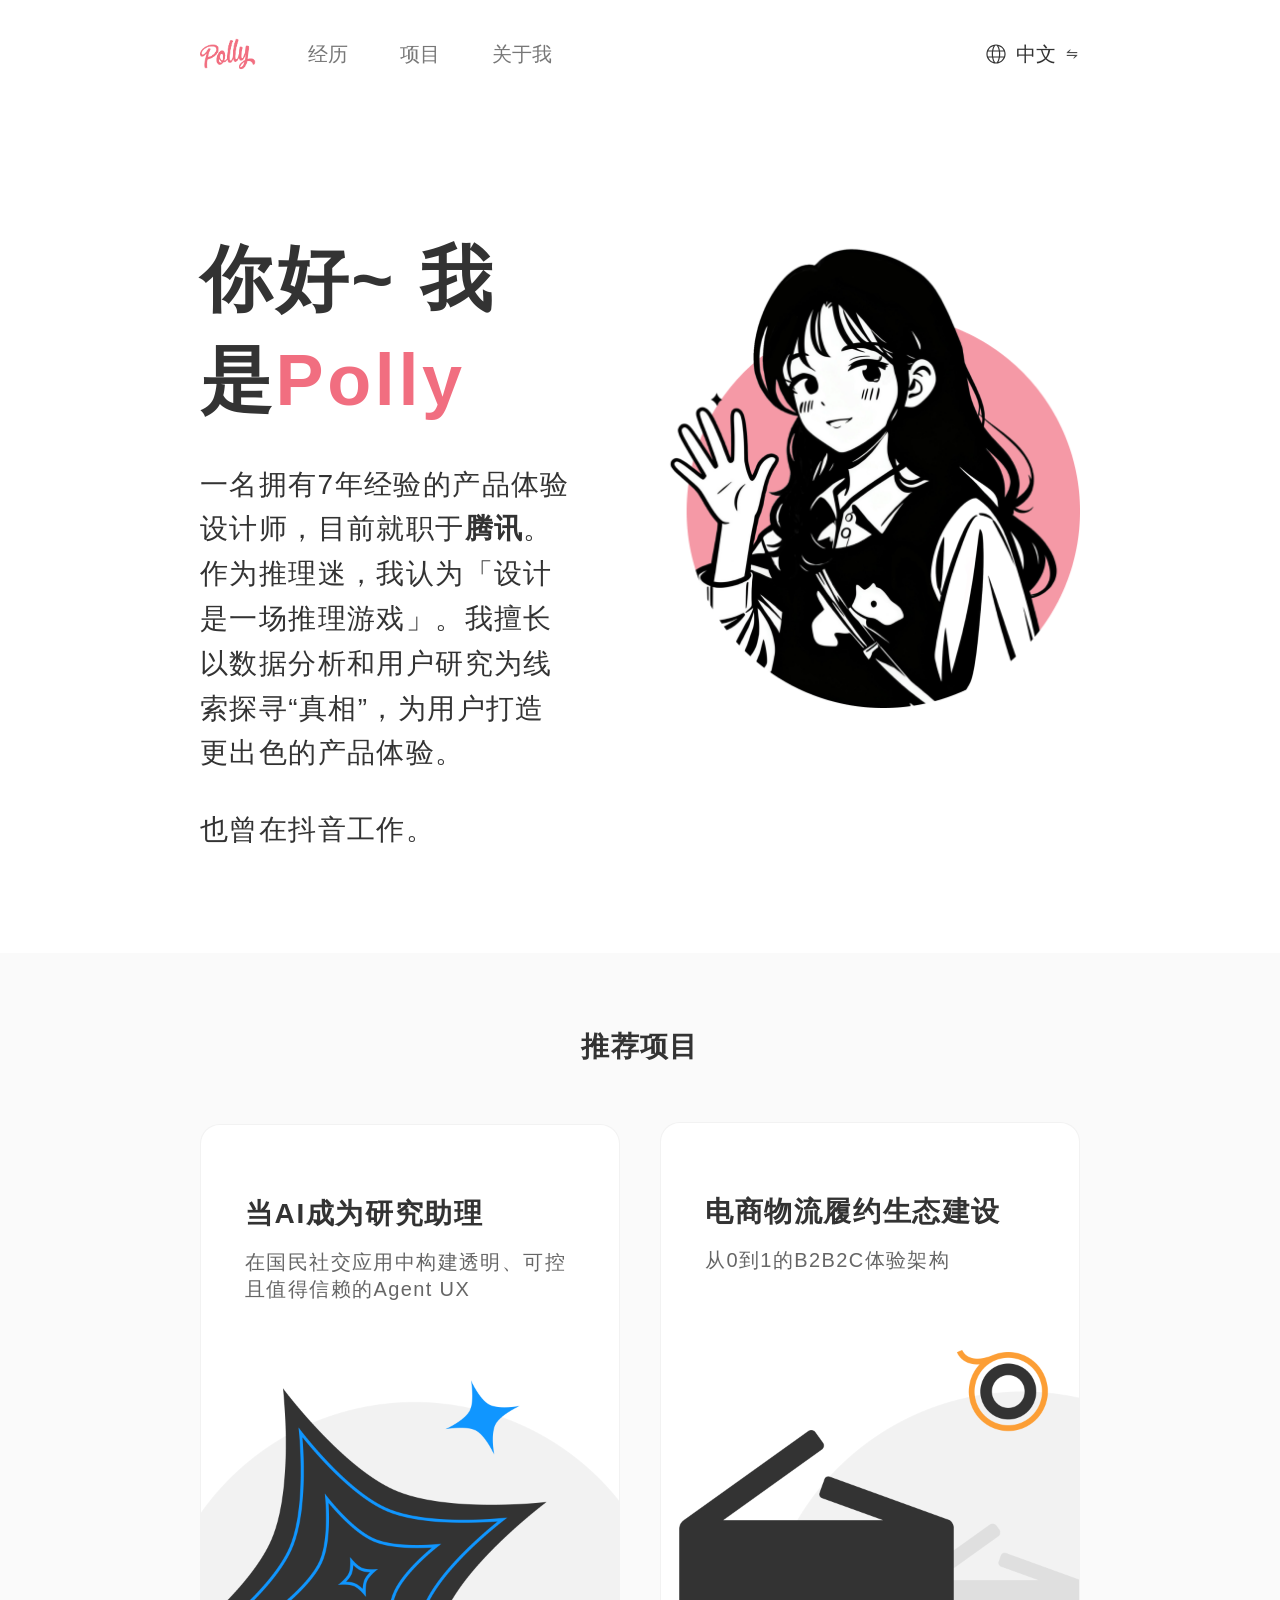
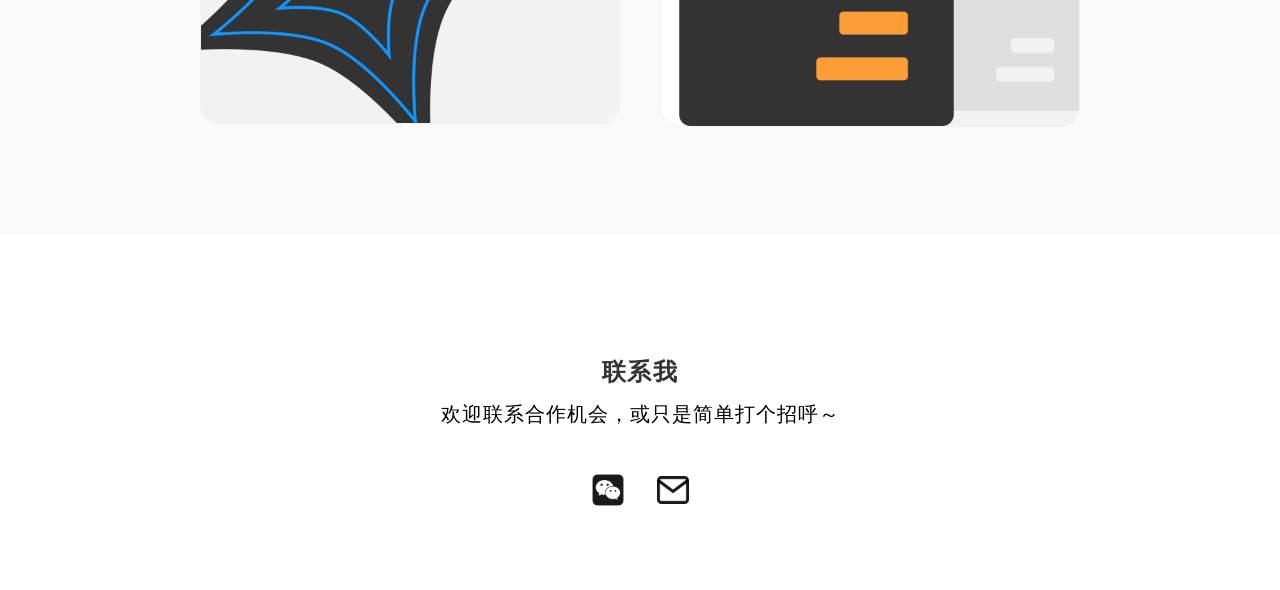
==== index.html @ be4c30de "Add files via upload" ====
<!DOCTYPE html>
<html lang="zh-CN">
<head>
  <meta charset="UTF-8" />
  <meta name="viewport" content="width=device-width, initial-scale=1.0" />
  <title>Polly · 产品体验设计师</title>
  <link rel="stylesheet" href="styles/tokens.css?v=20260622-2232" />
  <link rel="stylesheet" href="styles/base.css?v=20260714-0055" />
  <link rel="stylesheet" href="styles/components.css?v=20260726-2310" />
  <link rel="stylesheet" href="styles/pages.css?v=20260726-2313" />
</head>
<body>

  <!-- ============ Header ============ -->
  <header class="site-header">
    <div class="container">
      <nav class="navbar navbar__inner">
        <ul class="nav-list">
          <li><a class="nav-link nav-home is-active" href="index.html">首页</a></li>
          <li><a class="nav-link" href="experience.html">经历</a></li>
          <li><a class="nav-link" href="projects.html">项目</a></li>
          <li><a class="nav-link" href="#">关于我</a></li>
        </ul>
        <span class="lang-switch">
          <svg width="24" height="24" viewBox="0 0 24 24" fill="none" xmlns="http://www.w3.org/2000/svg"><path d="M3.94839 9.6H7.92639C7.8418 10.3972 7.79974 11.1983 7.80039 12C7.80039 12.828 7.84359 13.632 7.92639 14.4H3.94839C3.71693 13.621 3.59971 12.8126 3.60039 12C3.60039 11.166 3.72159 10.3608 3.94839 9.6ZM4.40919 8.4C4.91949 7.32656 5.65122 6.37329 6.55628 5.60287C7.46134 4.83245 8.51923 4.26233 9.66039 3.93C9.35469 4.39646 9.0985 4.89356 8.89599 5.4132C8.55399 6.2724 8.28039 7.2852 8.09079 8.4H4.40919ZM12.0004 2.4C9.45431 2.4 7.01252 3.41143 5.21217 5.21178C3.41182 7.01213 2.40039 9.45392 2.40039 12C2.40039 14.5461 3.41182 16.9879 5.21217 18.7882C7.01252 20.5886 9.45431 21.6 12.0004 21.6C14.5465 21.6 16.9883 20.5886 18.7886 18.7882C20.589 16.9879 21.6004 14.5461 21.6004 12C21.6004 9.45392 20.589 7.01213 18.7886 5.21178C16.9883 3.41143 14.5465 2.4 12.0004 2.4ZM12.0004 3.6C12.2788 3.6 12.6052 3.7392 12.9664 4.1196C13.3264 4.5012 13.6804 5.0868 13.9888 5.8596C14.2768 6.5796 14.5168 7.44 14.6908 8.4H9.30879C9.48279 7.44 9.72279 6.5808 10.012 5.8584C10.3204 5.0868 10.6744 4.5024 11.0356 4.1184C11.3956 3.7392 11.722 3.6 12.0004 3.6ZM15.91 8.4C15.7468 7.37886 15.4765 6.37774 15.1036 5.4132C14.9011 4.89355 14.6449 4.39646 14.3392 3.93C15.4806 4.26218 16.5387 4.83223 17.444 5.60266C18.3492 6.37308 19.0812 7.32643 19.5916 8.4H15.91ZM14.8672 9.6C14.9536 10.3596 15.0004 11.1648 15.0004 12C15.0004 12.8352 14.9536 13.6404 14.8672 14.4H9.13359C9.04402 13.6031 8.99955 12.8019 9.00039 12C9.00039 11.1648 9.04719 10.3596 9.13359 9.6H14.8672ZM16.0744 14.4C16.1572 13.632 16.2004 12.828 16.2004 12C16.2004 11.172 16.1572 10.368 16.0744 9.6H20.0524C20.2792 10.3608 20.4004 11.166 20.4004 12C20.4004 12.834 20.2792 13.6392 20.0524 14.4H16.0744ZM14.692 15.6C14.518 16.56 14.278 17.4192 13.9888 18.1416C13.6804 18.9132 13.3264 19.4976 12.9664 19.8816C12.6064 20.2608 12.2788 20.4 12.0004 20.4C11.722 20.4 11.3956 20.2608 11.0356 19.8804C10.6744 19.4988 10.3204 18.9132 10.012 18.1404C9.72399 17.4204 9.48399 16.56 9.30879 15.6H14.692ZM14.3392 20.07C14.6272 19.6416 14.8816 19.14 15.1036 18.5868C15.4468 17.7276 15.7216 16.7148 15.91 15.6H19.5916C19.0811 16.6735 18.3492 17.6268 17.4439 18.3973C16.5386 19.1677 15.4805 19.7378 14.3392 20.07ZM9.66159 20.07C8.52021 19.7378 7.46209 19.1678 6.55681 18.3973C5.65154 17.6269 4.91961 16.6736 4.40919 15.6H8.09079C8.27919 16.716 8.55399 17.7276 8.89719 18.5868C9.11919 19.1388 9.37359 19.6416 9.66159 20.07Z" fill="#333333"/></svg>
          中文 <img class="lang-switch__arrow" src="assets/transfer.png" width="16" height="16" alt="展开" />
        </span>
      </nav>
    </div>
  </header>

  <!-- ============ Hero ============ -->
  <section class="section--hero">
    <div class="container">
      <div class="hero">
        <div class="hero__content">
          <h1 class="hero__title">你好~ 我是<span class="accent">Polly</span></h1>
          <p class="hero__desc">一名拥有7年经验的产品体验设计师，目前就职于<strong>腾讯</strong>。作为推理迷，我认为「设计是一场推理游戏」。我擅长以数据分析和用户研究为线索探寻“真相”，为用户打造更出色的产品体验。</p>
          <div class="hero__footer">
            也曾在抖音工作。
          </div>
        </div>
        <div class="hero__avatar">
          <img src="assets/avatar.png" alt="Polly 头像插画" />
        </div>
      </div>
    </div>
  </section>

  <!-- ============ 推荐项目 ============ -->
  <section class="section--soft section--recommend">
    <div class="container">
      <h2 class="section-title" style="margin-bottom:var(--space-13)">推荐项目</h2>
      <main class="home-recommend" aria-label="项目展示">
        <article class="home-recommend__card home-recommend__card--ai" data-href="project-ai.html" tabindex="0" role="link" aria-label="查看项目：当AI成为研究助理">
          <header class="home-recommend__content">
            <h3 class="home-recommend__title">当AI成为研究助理</h3>
            <p class="home-recommend__desc">在国民社交应用中构建透明、可控且值得信赖的Agent UX</p>
          </header>
          <img
            class="home-recommend__image"
            src="assets/home_AI.png"
            alt="当AI成为研究助理项目封面"
            loading="lazy"
            decoding="async"
          />
        </article>

        <article class="home-recommend__card home-recommend__card--logistic" data-href="project-logistic.html" tabindex="0" role="link" aria-label="查看项目：电商物流履约生态建设">
          <header class="home-recommend__content">
            <h3 class="home-recommend__title">电商物流履约生态建设</h3>
            <p class="home-recommend__desc">从0到1的B2B2C体验架构</p>
          </header>
          <img
            class="home-recommend__image"
            src="assets/home_logistic.png"
            alt="电商物流履约生态建设项目封面"
            loading="lazy"
            decoding="async"
          />
        </article>
      </main>
    </div>
  </section>

  <!-- ============ 联系我 ============ -->
  <footer class="container">
    <div class="contact">
      <div>
        <h3 class="contact__title">联系我</h3>
        <p class="contact__subtitle">欢迎联系合作机会，或只是简单打个招呼～</p>
      </div>
      <div class="social">
        <button class="social__icon" type="button" data-copy="be_aGoodZpp" data-toast="已复制微信号" aria-label="复制微信号">
          <img src="assets/icon-wechat.png" alt="微信" />
        </button>
        <button class="social__icon" type="button" data-copy="245583214@qq.com" data-toast="已复制邮箱地址" aria-label="复制邮箱地址">
          <img src="assets/icon-mail.png" alt="邮箱" />
        </button>
      </div>
    </div>
  </footer>
  <script src="scripts/app.js?v=20260719-2124"></script>
</body>
</html>
---- styles/tokens.css ----
/* =========================================================
   Design Tokens — Polly 个人网站
   Source of truth: Figma (canvas 1920px / content 1280px)
   所有数值均来自 Figma 设计稿真实属性
   ========================================================= */

:root {
  /* ---------- Colors ---------- */
  /* 文字 */
  --color-text:            #333333; /* 主文字 / 标题 */
  --color-text-secondary:  #777777; /* 次级文字 / 描述 */
  --color-text-tertiary:   #666666; /* 辅助说明 */
  --color-text-muted:      #92A1B6; /* 时间轴日期等弱化文字 */

  /* 品牌 / 强调 */
  --color-accent:          #F16E80; /* 主品牌色（珊瑚粉）：Polly、下划线、强调 */
  --color-accent-soft:     #FDE6EA; /* 品牌色浅底（头像背景圈等） */
  --color-blue:            #1096FF; /* 链接 / 高亮蓝 */
  --color-blue-light:      #609DFF; /* 次级蓝 */
  --color-orange:          #FC9E35; /* 点缀橙 */

  /* 背景 / 边框 */
  --color-bg:              #FFFFFF; /* 页面默认背景 */
  --color-bg-soft:         #FAFAFA; /* 区块浅灰背景（推荐项目 / 卡片配图区） */
  --color-border:          #E1E7F3; /* 卡片 / 分割线边框（浅蓝灰） */
  --color-black:           #000000;
  --color-white:           #FFFFFF;

  /* ---------- Typography ---------- */
  --font-sans: "PingFang SC", "PingFang HK", -apple-system, BlinkMacSystemFont,
               "Helvetica Neue", "Microsoft YaHei", "微软雅黑", Arial, sans-serif;
  --font-display: "PingFang HK", "PingFang SC", -apple-system, sans-serif;

  /* 字重 */
  --fw-regular: 400;
  --fw-medium:  500;
  --fw-semibold:600;

  /* 字号阶梯（来自设计稿） */
  --fs-display: 72px;  /* Hero 大标题：你好~我是Polly */
  --fs-h1:      42px;  /* 页面级标题 */
  --fs-h2:      32px;  /* 大区块标题 */
  --fs-h3:      28px;  /* 区块标题：推荐项目 / 联系我 */
  --fs-h4:      24px;  /* 卡片标题 / 公司名 */
  --fs-body:    20px;  /* 正文 / 导航 / 描述（设计稿统一基准） */
  --fs-sm:      16px;  /* 元信息 / 标签 */
  --fs-xs:      14px;  /* 极小辅助 */

  /* 行高 */
  --lh-tight:   1.4;   /* 标题 */
  --lh-snug:    1.5;
  --lh-normal:  1.6;   /* 正文段落 */

  /* 字间距 */
  --ls-tight:   0;
  --ls-normal:  0.02em;
  --ls-wide:    0.05em; /* 中文标题常用 */

  /* ---------- Spacing scale ---------- */
  --space-1:  4px;
  --space-2:  8px;
  --space-3:  12px;
  --space-4:  16px;
  --space-5:  20px;
  --space-6:  24px;
  --space-8:  32px;
  --space-10: 40px;
  --space-13: 52px;
  --space-14: 56px;
  --space-16: 64px;
  --space-18: 72px;
  --space-25: 100px;
  --space-27: 108px;
  --space-30: 100px;
  --space-41: 120px;

  /* ---------- Layout ---------- */
  --content-max: 1280px;   /* 内容区最大宽度（上限，实际宽度随视口流动） */
  --gutter:      320px;    /* 1920 画布下左右留白（仅作参考，实际用 auto 居中） */
  /* 桌面端左右 padding 固定 200px，内容区 = 100vw - 400px 自适应、封顶 1280px。
     平板/移动端在 base.css 断点中下调，避免边距过大。 */
  --page-pad-x:  200px;
  --header-h:    108px;    /* 顶部导航高度 */

  /* 12 栏栅格 */
  --grid-columns: 12;
  --grid-gap:     40px;

  /* ---------- Radius ---------- */
  --radius-sm:   5px;
  --radius-md:   12px;
  --radius-lg:   20px;   /* 卡片默认圆角 */
  --radius-xl:   24px;
  --radius-pill: 999px;

  /* ---------- Shadow ---------- */
  --shadow-card:  0 4px 20px rgba(0, 0, 0, 0.04);
  --shadow-hover: 0 12px 32px rgba(0, 0, 0, 0.08);

  /* ---------- Motion ---------- */
  --ease:       cubic-bezier(0.4, 0, 0.2, 1);
  --dur-fast:   0.15s;
  --dur-base:   0.25s;
  --dur-slow:   0.4s;
}
---- styles/base.css ----
/* =========================================================
   Base & Layout — reset / 排版 / 布局规范
   ========================================================= */

/* ---------- Reset ---------- */
*,
*::before,
*::after { box-sizing: border-box; }

* { margin: 0; padding: 0; }

html { -webkit-text-size-adjust: 100%; }

body {
  font-family: var(--font-sans);
  font-size: var(--fs-body);
  font-weight: var(--fw-regular);
  line-height: var(--lh-normal);
  color: var(--color-text);
  background: var(--color-bg);
  -webkit-font-smoothing: antialiased;
  -moz-osx-font-smoothing: grayscale;
}

img,
svg,
picture { display: block; max-width: 100%; }

a { color: inherit; text-decoration: none; }

/* 全局 <strong> 加粗由默认 700 改为 500（medium） */
strong { font-weight: var(--fw-medium); }

ul,
ol { list-style: none; }

button,
input,
textarea,
select { font: inherit; color: inherit; }

button { cursor: pointer; background: none; border: none; }

/* ---------- Typography helpers ---------- */
.text-display {
  font-family: var(--font-display);
  font-size: var(--fs-display);
  font-weight: var(--fw-semibold);
  line-height: var(--lh-tight);
  letter-spacing: var(--ls-wide);
}
.text-h1 { font-size: var(--fs-h1); font-weight: var(--fw-semibold); line-height: var(--lh-tight); }
.text-h2 { font-size: var(--fs-h2); font-weight: var(--fw-semibold); line-height: var(--lh-tight); letter-spacing: var(--ls-wide); }
.text-h3 { font-size: var(--fs-h3); font-weight: var(--fw-semibold); line-height: var(--lh-tight); letter-spacing: var(--ls-wide); }
.text-h4 { font-size: var(--fs-h4); font-weight: var(--fw-semibold); line-height: var(--lh-tight); letter-spacing: var(--ls-wide); }
.text-body { font-size: var(--fs-body); line-height: var(--lh-normal); }
.text-sm   { font-size: var(--fs-sm); }
.text-xs   { font-size: var(--fs-xs); }

.text-secondary { color: var(--color-text-secondary); }
.text-muted     { color: var(--color-text-muted); }
.text-accent    { color: var(--color-accent); }
.text-blue      { color: var(--color-blue); }

/* ---------- Layout: 容器 ---------- */
/* 内容区随视口流动、最大 1280px、居中；桌面端左右 padding 固定 200px。
   max-width = 1280 + 200*2 = 1680px：超宽屏内容封顶 1280px，多余空间转为外侧 auto-margin；
   1680px 以下内容区随窗口等比收窄（= 100vw - 左右 padding）。 */
.container {
  width: 100%;
  max-width: calc(var(--content-max) + var(--page-pad-x) * 2);
  margin-inline: auto;
  padding-inline: var(--page-pad-x);
}

/* 满宽区块（背景铺满，内部内容仍受 container 约束） */
.section {
  padding-block: var(--space-18);
}
.section--soft { background: var(--color-bg-soft); }

/* ---------- Layout: 12 栏栅格 ---------- */
.grid {
  display: grid;
  grid-template-columns: repeat(var(--grid-columns), 1fr);
  gap: var(--grid-gap);
}
/* 跨列工具类 */
.col-3  { grid-column: span 3; }
.col-4  { grid-column: span 4; }
.col-5  { grid-column: span 5; }
.col-6  { grid-column: span 6; }
.col-7  { grid-column: span 7; }
.col-8  { grid-column: span 8; }
.col-12 { grid-column: span 12; }

/* ---------- Layout: flex 工具 ---------- */
.flex      { display: flex; }
.flex-col  { display: flex; flex-direction: column; }
.items-center  { align-items: center; }
.justify-between { justify-content: space-between; }
.justify-center  { justify-content: center; }
.gap-2  { gap: var(--space-2); }
.gap-3  { gap: var(--space-3); }
.gap-4  { gap: var(--space-4); }
.gap-6  { gap: var(--space-6); }
.gap-10 { gap: var(--space-10); }

/* ---------- 响应式断点 ---------- */
/* 设计稿基于 1920，内容 1280。内容区随视口等比收窄，移动端切换为单列 */
/* 平板：200px 边距过大，收窄为 48px，内容区获得更多宽度 */
@media (max-width: 1024px) {
  :root { --page-pad-x: 48px; }
}
@media (max-width: 768px) {
  :root {
    --page-pad-x: 24px;
    --fs-display: 40px;
    --fs-h1: 32px;
    --fs-h2: 26px;
    --fs-h3: 22px;
    --fs-h4: 20px;
    --fs-body: 16px;
    --header-h: 64px;
  }
  .grid { gap: var(--space-6); }
  .col-3, .col-4, .col-5, .col-6, .col-7, .col-8 { grid-column: span 12; }
}
---- styles/components.css ----
/* =========================================================
   Component Library — Polly 个人网站
   可复用组件样式。每个组件含 HTML 用法见 styleguide.html
   ========================================================= */

/* ====================== 1. Buttons / Links ====================== */
/* 文字箭头链接：更多→ */
.link-arrow {
  display: inline-flex;
  align-items: center;
  font-size: 28px;
  letter-spacing: 0.05em;
  gap: var(--space-1);
  color: var(--color-blue);
  font-size: var(--fs-body);
  transition: opacity var(--dur-base) var(--ease), gap var(--dur-base) var(--ease);
}
.link-arrow:hover { opacity: 0.75; gap: var(--space-2); }

/* 主按钮 */
.btn {
  display: inline-flex;
  align-items: center;
  justify-content: center;
  gap: var(--space-2);
  padding: 12px 28px;
  border-radius: var(--radius-pill);
  font-size: var(--fs-sm);
  font-weight: var(--fw-medium);
  transition: all var(--dur-base) var(--ease);
}
.btn--primary {
  background: var(--color-accent);
  color: var(--color-white);
}
.btn--primary:hover { filter: brightness(1.05); box-shadow: var(--shadow-hover); }
.btn--ghost {
  background: transparent;
  color: var(--color-text);
  border: 1px solid var(--color-border);
}
.btn--ghost:hover { border-color: var(--color-accent); color: var(--color-accent); }

/* ====================== 2. Navbar ====================== */
.navbar {
  position: relative; /* 作为精简导航下拉菜单的定位基准 */
  height: var(--header-h);
  display: flex;
  align-items: center;
  transition: height var(--dur-base, 0.2s) var(--ease, ease);
}
.navbar__inner {
  display: flex;
  align-items: center;
  justify-content: space-between;
}
.nav-list {
  display: flex;
  align-items: center;
  gap: var(--space-13);
  margin: 0;
  padding: 0;
  list-style: none;
}
.nav-link {
  position: relative;
  font-size: var(--fs-body);
  color: var(--color-text-secondary);
  padding-block: var(--space-2);
  transition: color var(--dur-base) var(--ease);
}
.nav-link:hover { color: var(--color-text); }
.nav-link.is-active { color: var(--color-text); font-weight: var(--fw-medium); }

/* ============ 选中态指示器（新版）：文字下方短下划线 ============ */
.nav-link.is-active::after {
  content: "";
  position: absolute;
  left: 50%;
  top: calc(100% - var(--space-2) + 6px); /* 文字底边下方 6px（扣除 padding-block） */
  transform: translateX(-50%);
  width: 14px;
  height: 3px;
  border-radius: 0;
  background: var(--color-text);
}

/* ============ 导航「首页」用 Polly logo 图替代文字 ============
   保留 <a> 内的「首页」文字（无障碍可读），视觉上用背景图替换：
   inactive → 灰色 logo；选中态（.is-active）→ 深色 logo，并沿用上面的下划线指示器。 */
.nav-link.nav-home {
  display: inline-block;
  vertical-align: middle; /* 消除 inline-block 基线间隙，使 logo 在 li 内垂直居中 */
  width: 56px;
  height: 33px;
  padding-block: 0;
  overflow: hidden;
  white-space: nowrap;
  text-indent: 100%; /* 隐藏文字，仅保留可访问性 */
  background: url("../assets/home_inactive.png") center center / 56px 33px no-repeat;
}
.nav-link.nav-home.is-active {
  background-image: url("../assets/home_active.png");
}
.nav-link.nav-home.is-active::after {
  top: calc(100% + 4px); /* 覆盖文字版定位：置于 logo 下方 4px */
}

/* ============ 项目详情页：吸顶后精简导航（menu + Polly + 标题） ============
   仅在 .site-header.has-condensed（project-ai / logistic / ktv）下滑吸顶（.is-scrolled）时出现，
   替换默认 tabs：hover「menu」展开与 tabs 一致的下拉；点击 Polly 直接回首页。 */
.nav-condensed {
  display: none;
  align-items: center;
  gap: var(--space-4, 16px);
  flex: 1 1 auto;
  min-width: 0;            /* 允许标题 ellipsis */
  margin-right: var(--space-6, 24px);
}
.site-header.has-condensed.is-scrolled .nav-list { display: none; }
.site-header.has-condensed.is-scrolled .nav-condensed { display: flex; }

/* 汉堡菜单 + Polly：整体作为下拉触发区（hover 与点击均展开） */
.nav-menu {
  position: static; /* 下拉改为锚定 .navbar（导航栏底部） */
  display: inline-flex;
  align-items: center;
  gap: 8px;
  padding: 4px;
  background: none;
  border: 0;
  cursor: pointer;
  flex: 0 0 auto;
}
.nav-menu__icon { display: block; width: 20px; height: 20px; flex: 0 0 auto; }
.nav-menu__home { display: block; width: 56px; height: 33px; flex: 0 0 auto; }
.nav-menu__dropdown {
  position: absolute;
  top: calc(100% + 4px); /* 导航栏底部下方 4px */
  left: 0;
  min-width: 128px;
  margin: 0;
  padding: 8px 0;
  list-style: none;
  background: #ffffff;
  box-shadow: 0 0 20px rgba(0, 0, 0, 0.1);
  border-radius: 8px;
  opacity: 0;
  visibility: hidden;
  transform: translateY(-4px);
  transition: opacity var(--dur-base, 0.2s) var(--ease, ease),
              transform var(--dur-base, 0.2s) var(--ease, ease),
              visibility var(--dur-base, 0.2s) var(--ease, ease);
  z-index: 60;
}
/* 透明桥接：填补触发区与下拉之间的间隙，保证 hover 连续不中断 */
.nav-menu__dropdown::before {
  content: "";
  position: absolute;
  left: 0;
  right: 0;
  bottom: 100%;
  height: 28px;
}
.nav-menu:hover .nav-menu__dropdown,
.nav-menu:focus-within .nav-menu__dropdown {
  opacity: 1;
  visibility: visible;
  transform: translateY(0);
}
.nav-menu__dropdown a {
  display: block;
  padding: 8px 16px;
  font-size: var(--fs-body);
  color: #333333;
  white-space: nowrap;
  transition: color var(--dur-base, 0.2s) var(--ease, ease),
              background var(--dur-base, 0.2s) var(--ease, ease);
}
.nav-menu__dropdown a:hover { color: var(--color-text); background: rgba(0, 0, 0, 0.04); }

/* 标题 */
.nav-condensed__title {
  min-width: 0;
  font-size: var(--fs-body);
  font-weight: var(--fw-medium);
  color: var(--color-text);
  white-space: nowrap;
  overflow: hidden;
  text-overflow: ellipsis;
}

/* ============ 选中态装饰：Star + Snowflake 从文字中心飞出【旧版 · 已停用，保留备用】============
   触发入口（app.js 的 initNavSpark 注入）已注释停用；以下样式因无匹配元素处于休眠状态，保留以便日后恢复。
   装饰元素由 app.js 注入到 .nav-link.is-active（仅选中 Tab 存在）。
   坐标基准：动画起点 = 文字中心；rest（终点）位置用 left/top 定位，
   飞出动画用独立变换属性 translate / scale / rotate，两轴可分别缓动。
   间距（Figma 标注，文字右边缘为基准）：Star 左边缘 +1px、Snowflake 左边缘 +4px；
   Star 底边缘 → Snowflake 顶边缘纵向 3px。文字右边缘 = 50% + 20px（2 字 ×20px）。 */
.nav-spark {
  position: absolute;
  pointer-events: none;
  will-change: transform, opacity;
}
/* --- Star（十字星 4×4px）：X/Y 同缓动，单元素处理 --- */
.nav-spark--star {
  left: calc(50% + 23px);
  top: calc(50% - 10.5px);
  width: 4px;
  height: 4px;
  background: url("../assets/Star@3x.png") center / contain no-repeat;
  transform: translate(-50%, -50%); /* 静态居中锚点，与动画用的 translate 属性互不影响 */
  transform-origin: center;
  animation:
    navStarMove 0.4s linear 0s both,
    navStarScale 0.35s cubic-bezier(0.33, 1, 0.68, 1) 0.15s both,
    navStarRotate 0.4s cubic-bezier(0.22, 1, 0.36, 1) 0.15s both,
    navSparkFade 0.128s linear 0.15s both;
}
/* --- Snowflake（雪花 10.5×10px）：X/Y 缓动不同，外层管 X、内层管 Y --- */
.nav-spark--snow {
  left: calc(50% + 29.25px);
  top: calc(50% - 4.5px);
  animation: navSnowMoveX 0.35s cubic-bezier(0.04, 0.4, 0.65, 1.02) 0.055s both;
}
.nav-spark--snow > i {
  display: block;
  width: 10.5px;
  height: 10px;
  background: url("../assets/Snowflake@3x.png") center / contain no-repeat;
  transform: translate(-50%, -50%); /* 静态居中锚点 */
  transform-origin: center;
  will-change: transform, opacity;
  animation:
    navSnowMoveY 0.35s cubic-bezier(0.22, 1, 0.36, 1) 0.055s both,
    navSnowScale 0.4s cubic-bezier(0.33, 1, 0.68, 1) 0.205s both,
    navSnowRotate 0.45s cubic-bezier(0.22, 1, 0.36, 1) 0.205s both,
    navSparkFade 0.08s linear 0.205s both;
}

/* 位移（translate）：前段 linear、后段 cubic-bezier，用逐关键帧缓动切换 */
@keyframes navStarMove {
  0%     { translate: -23px 10.5px; animation-timing-function: linear; }
  43.25% { translate: -7.95px 2.59px; animation-timing-function: cubic-bezier(0.22, 1, 0.36, 1); }
  100%   { translate: 0px 0px; }
}
@keyframes navStarScale  { from { scale: 0; }         to { scale: 1; } }
@keyframes navStarRotate { from { rotate: -45deg; }   to { rotate: 0deg; } }
@keyframes navSnowMoveX  { from { translate: -29.25px 0px; } to { translate: 0px 0px; } }
@keyframes navSnowMoveY  { from { translate: 0px 4.5px; }   to { translate: 0px 0px; } }
@keyframes navSnowScale  { from { scale: 0; }         to { scale: 1; } }
@keyframes navSnowRotate { from { rotate: -60deg; }   to { rotate: 0deg; } }
@keyframes navSparkFade  { from { opacity: 0; }       to { opacity: 1; } }

/* 减弱动态偏好：不播放飞出动画，直接静态显示在终点 */
@media (prefers-reduced-motion: reduce) {
  .nav-spark--star,
  .nav-spark--snow,
  .nav-spark--snow > i { animation: none; }
}
/* 语言切换 */
.lang-switch {
  display: inline-flex;
  align-items: center;
  gap: var(--space-2);
  font-size: var(--fs-body);
  color: var(--color-text);
  flex: 0 0 auto;        /* 适配收缩时整体不被压缩 */
  white-space: nowrap;   /* 文字不换行 */
  cursor: pointer;       /* 可点击态 */
  transition: opacity var(--dur-base) var(--ease);
}
.lang-switch:hover { opacity: 0.7; }
.lang-switch > svg,
.lang-switch__arrow {
  flex: 0 0 auto;        /* 图标固定尺寸，不随适配变小 */
}
.lang-switch__arrow {
  width: 16px;
  height: 16px;
  display: block;
  object-fit: contain;
}

/* ====================== 3. Section Title ====================== */
.section-title {
  text-align: center;
  font-size: var(--fs-h3);
  font-weight: var(--fw-semibold);
  letter-spacing: var(--ls-wide);
  color: var(--color-text);
}

/* ====================== 4. Hero ====================== */
.hero {
  display: flex;
  align-items: flex-start;
  justify-content: flex-start;
  gap: 69px;
  width: 100%;
  max-width: 1280px;
  margin-inline: auto;
}
.hero__content {
  flex: 1 1 auto;
  min-width: 0;
  width: 100%;
}
.hero__title {
  width: 100%;
  max-width: 100%;
  font-family: var(--font-display);
  font-size: var(--fs-display);
  font-weight: var(--fw-semibold);
  line-height: var(--lh-tight);
  letter-spacing: 0.05em;
  margin-bottom: var(--space-8);
}
.hero__title .accent { color: var(--color-accent); }
.hero__desc {
  width: 100%;
  max-width: 100%;
  font-size: 28px;
  line-height: var(--lh-normal);
  letter-spacing: 0.05em;
  color: var(--color-text);
  margin-bottom: var(--space-8);
}
.hero__desc strong { font-weight: var(--fw-semibold); }
.hero__footer {
  display: block;
  width: 100%;
  max-width: 100%;
  font-size: 28px;
  letter-spacing: 0.05em;
  font-weight: var(--fw-regular);
  line-height: var(--lh-normal);
  color: var(--color-text);
}
.hero__avatar {
  flex: 0 0 440px;
  align-self: flex-start;
  width: 440px;
  background: none;
  display: block;
}
.hero__avatar img {
  width: 100%;
  height: auto;
  display: block;
  object-fit: contain;
}

/* 触发阈值：440(图片) + 69(gap) + 372(文本最小宽度) = 881 */
@media (max-width: 880px) {
  .hero {
    flex-direction: column-reverse;
    gap: var(--space-8);
  }
  .hero__content {
    width: 100%;
    max-width: 100%;
  }
  .hero__avatar {
    width: min(440px, 100%);
    flex: 0 0 auto;
  }
}

/* ====================== 5. Project Card（首页推荐卡片） ====================== */
.project-card {
  display: flex;
  flex-direction: column;
  background: var(--color-white);
  border: 1px solid var(--color-border);
  border-radius: var(--radius-lg);
  padding: var(--space-8);
  overflow: hidden;
  transition: transform var(--dur-base) var(--ease), box-shadow var(--dur-base) var(--ease);
}
.project-card:hover { transform: translateY(-4px); box-shadow: var(--shadow-hover); }
.project-card__title {
  font-size: var(--fs-h4);
  font-weight: var(--fw-semibold);
  letter-spacing: var(--ls-wide);
  margin-bottom: var(--space-3);
}
.project-card__subtitle {
  font-size: var(--fs-body);
  color: var(--color-text-secondary);
  line-height: var(--lh-normal);
  margin-bottom: var(--space-6);
}
.project-card__media {
  margin-top: auto;
  border-radius: var(--radius-md);
  background: var(--color-bg-soft);
  aspect-ratio: 16 / 10;
  display: flex;
  align-items: center;
  justify-content: center;
  overflow: hidden;
}
.project-card__media img { width: 100%; height: 100%; object-fit: cover; }

/* ====================== 6. Article Card（项目页图文卡片，左右交替） ====================== */
.article-card {
  display: grid;
  grid-template-columns: 420px 1fr;
  align-items: center;
  gap: var(--space-14);
}
.article-card--reverse { grid-template-columns: 1fr 420px; }
.article-card--reverse .article-card__media { order: 2; }
.article-card__media {
  border-radius: var(--radius-lg);
  overflow: hidden;
  aspect-ratio: 1 / 1;
  background: var(--color-bg-soft);
}
.article-card__media img { width: 100%; height: 100%; object-fit: cover; }
.article-card__placeholder { display: block; width: 100%; height: 100%; }
.article-card__title {
  font-size: var(--fs-h3);
  font-weight: var(--fw-semibold);
  line-height: var(--lh-tight);
  letter-spacing: var(--ls-wide);
  margin-bottom: var(--space-6);
}
.article-card__desc {
  font-size: var(--fs-xs);
  color: var(--color-text-secondary);
  line-height: var(--lh-normal);
  margin-bottom: var(--space-8);
}
/* 元信息行：标签 · 日期 · 阅读时长 */
.meta-row {
  display: flex;
  flex-wrap: wrap;
  align-items: center;
  gap: var(--space-6);
  color: var(--color-text-muted);
  font-size: var(--fs-body);
}
.meta-item {
  display: inline-flex;
  align-items: center;
  gap: var(--space-2);
}

/* ====================== 7. Timeline（经历页时间轴） ====================== */
.timeline { display: flex; flex-direction: column; }
.timeline__item {
  display: grid;
  grid-template-columns: 200px 1fr;
  gap: 24px;
}
.timeline__date {
  font-family: "SF Pro Text", "SF Pro Display", "SF Pro", -apple-system, BlinkMacSystemFont, "Helvetica Neue", Arial, sans-serif;
  font-size: 20px;
  font-weight: var(--fw-regular);
  line-height: 28px;
  color: var(--color-text-muted);
  padding-top: 6px;
  text-align: right;
}
.timeline__body {
  position: relative;
  padding-left: 63px;
  padding-bottom: 64px;
}
/* 竖线 + 圆点 */
.timeline__body::before {
  content: "";
  position: absolute;
  left: 19px;
  top: 12px;
  bottom: 0;
  width: 2px;
  background: var(--color-border);
}
.timeline__item:last-child .timeline__body {
  padding-bottom: 0;
}
.timeline__item:last-child .timeline__body::before { display: none; }
.timeline__dot {
  position: absolute;
  left: 9px;
  top: 10px;
  width: 20px;
  height: 20px;
  border-radius: var(--radius-pill);
  background: var(--color-accent);
  box-shadow: inset 0 0 0 4px #FAFAFA, 0 0 0 4px #FAFAFA;
}
.timeline__company {
  font-size: 28px;
  font-weight: var(--fw-semibold);
  line-height: 39.2px;
  letter-spacing: 1.4px;
  color: var(--color-accent);
  margin-bottom: 5px;
}
.timeline__role {
  font-size: 20px;
  font-weight: var(--fw-regular);
  line-height: 28px;
  letter-spacing: 1px;
  color: #666666;
  margin-bottom: 40px;
}

/* =========================================================
   通行码门禁（配合 app.js initPageGuard）
   受保护页 <body data-protected>：
   - 导航栏 .site-header（z-index:50）始终露出，不被遮罩覆盖；
   - 导航栏以下用伪元素做 80% #FAFAFA + blur(40px) 遮罩（z-index:40），
     加载即生效（防清晰闪现），并透出下方模糊正文；
   - 弹窗 .pass-guard（z-index:41）叠在模糊层之上，校验通过后由 JS 移除、
     body.is-unlocked 清除伪元素遮罩。
   ========================================================= */
/* 遮罩弹出期间禁用页面滚动（校验通过 body.is-unlocked 后恢复） */
body[data-protected]:not(.is-unlocked) { overflow: hidden; }
html:has(body[data-protected]:not(.is-unlocked)) { overflow: hidden; }

body[data-protected]:not(.is-unlocked)::before {
  content: "";
  position: fixed;
  inset: 0;
  z-index: 40;
  background: rgba(250, 250, 250, 0.8);
  -webkit-backdrop-filter: blur(40px);
  backdrop-filter: blur(40px);
}

.pass-guard {
  position: fixed;
  inset: 0;
  z-index: 41;
  display: flex;
  align-items: center;
  justify-content: center;
  padding: 24px;
}

/* ---- 外层容器 688×535，padding 64/114，圆角 20，描边 0.5px ---- */
.pass-guard__card {
  box-sizing: border-box;
  max-width: calc(100vw - 48px);
  padding: 40px 80px;
  background: #ffffff;
  box-shadow: 0 0 20px rgba(0, 0, 0, 0.1);
  border-radius: 20px;
}
.pass-guard__card.is-shake { animation: passGuardShake 0.4s var(--ease, ease); }
@keyframes passGuardShake {
  0%, 100% { transform: translateX(0); }
  20% { transform: translateX(-8px); }
  40% { transform: translateX(8px); }
  60% { transform: translateX(-5px); }
  80% { transform: translateX(5px); }
}

/* ---- 内容区 460 宽，垂直居中，子间距 28px ---- */
.pass-guard__form {
  display: flex;
  flex-direction: column;
  align-items: center;
  gap: 28px;
  max-width: 460px;
}

/* ---- 顶部图文区：图片 + 标题，子间距 32px ---- */
.pass-guard__head {
  display: flex;
  flex-direction: column;
  align-items: center;
  gap: 32px;
}
.pass-guard__img {
  width: 164px;
  height: 164px;
  object-fit: cover;
  border-radius: 0;
  display: block;
}
.pass-guard__title {
  margin: 0;
  font-family: "PingFang SC", var(--font-sans);
  font-size: 20px;
  line-height: 24px;
  font-weight: 600;
  letter-spacing: 0;
  color: #333333;
  text-align: center;
}

/* ---- 输入框 460×64，内边距 20，圆角 12，描边 1px ---- */
.pass-guard__input {
  box-sizing: border-box;
  width: 100%;
  height: 64px;
  padding: 0 20px;
  font-family: "PingFang SC", var(--font-sans);
  font-size: 20px;
  line-height: 24px;
  color: #000000;
  background: #ffffff;
  border: 1px solid rgba(0, 0, 0, 0.1);
  border-radius: 12px;
  outline: none;
  transition: border-color var(--dur-base, 0.2s) var(--ease, ease);
}
.pass-guard__input::placeholder {
  font-weight: 400;
  color: rgba(0, 0, 0, 0.3);
}
.pass-guard__input:focus { border-color: #1a1a1a; }
.pass-guard__input.is-error,
.pass-guard__input.is-error:focus { border-color: #ff3451; }

/* ---- 按钮：内边距 20/80 撑出约 205×67，近黑 #1A1A1A，圆角 12 ---- */
.pass-guard__btn {
  padding: 20px 80px;
  font-family: "PingFang SC", var(--font-sans);
  font-size: 20px;
  line-height: 24px;
  font-weight: 600;
  letter-spacing: 4px;
  text-indent: 4px; /* 抵消末字后的字间距，保持视觉居中 */
  color: #ffffff;
  background: #1a1a1a;
  border: none;
  border-radius: 12px;
  cursor: pointer;
  transition: opacity var(--dur-base, 0.2s) var(--ease, ease);
}
.pass-guard__btn:hover { opacity: 0.88; }

.pass-guard__error {
  margin: 0;
  font-family: "PingFang SC", var(--font-sans);
  font-size: 14px;
  line-height: 20px;
  color: var(--color-accent, #e0245e);
}
.timeline__list { display: flex; flex-direction: column; gap: var(--space-5); }
.timeline__list-item {
  font-size: var(--fs-sm);
  line-height: var(--lh-normal);
  color: var(--color-text);
}
.timeline__list-item strong { font-weight: var(--fw-semibold); }

/* ====================== 8. Quote Block（经历页金句） ====================== */
.quote-block {
  display: flex;
  flex-direction: column;
  gap: 0;
}
.quote-block__mark {
  width: 60px;
  height: 60px;
  display: inline-flex;
  align-items: flex-start;
  justify-content: flex-start;
}
.quote-block__mark-icon {
  width: 60px;
  height: 60px;
  display: block;
  object-fit: contain;
}
.quote-block__label {
  margin-top: 24px;
  font-size: 20px;
  font-weight: var(--fw-semibold);
  line-height: 28px;
  letter-spacing: 1px;
  color: var(--color-text-muted);
}
.quote-block__text {
  margin-top: 20px;
  font-size: 24px;
  font-weight: var(--fw-semibold);
  line-height: 38.4px;
  letter-spacing: 1.2px;
  color: var(--color-text);
}

/* ====================== 9. Meta Tag / Chip ====================== */
.tag {
  display: inline-flex;
  align-items: center;
  gap: var(--space-2);
  padding: 4px 12px;
  border-radius: var(--radius-pill);
  background: var(--color-bg-soft);
  border: 1px solid var(--color-border);
  font-size: var(--fs-sm);
  color: var(--color-text-secondary);
}

/* ====================== 10. Footer / Contact ====================== */
.contact {
  text-align: center;
  padding-block: 120px 80px;
  display: flex;
  flex-direction: column;
  align-items: center;
  gap: 42px;
}
.contact__title {
  font-size: 24px;
  font-weight: var(--fw-semibold);
  line-height: 33.6px;
  letter-spacing: 1.2px;
  margin-bottom: 12px;
}
.contact__subtitle {
  font-size: 20px;
  font-weight: var(--fw-regular);
  line-height: 28px;
  letter-spacing: 1px;
  color: #000000;
}
.social {
  display: flex;
  align-items: center;
  justify-content: center;
  gap: 25px;
}
.social__icon {
  width: 40px; height: 40px;
  border-radius: var(--radius-pill);
  display: flex;
  align-items: center;
  justify-content: center;
  color: var(--color-text);
  /* 作为 <button> 时清除默认外观 */
  background: none;
  border: 0;
  padding: 0;
  font: inherit;
  cursor: pointer;
  transition: transform var(--dur-base) var(--ease), color var(--dur-base) var(--ease);
}
.social__icon:hover { transform: translateY(-2px); color: var(--color-accent); }

/* ---------- 复制提示 Toast ---------- */
.toast {
  position: fixed;
  left: 50%;
  /* 出现在导航栏正下方 */
  top: calc(var(--header-h) + 16px);
  transform: translateX(-50%) translateY(-10px);
  max-width: 80vw;
  background: #ffffff;
  color: #000000;
  padding: 10px 18px;
  border-radius: var(--radius-pill);
  font-size: 14px;
  line-height: 1.4;
  letter-spacing: 0.02em;
  z-index: 9999;
  opacity: 0;
  pointer-events: none;
  box-shadow: 0 0 20px rgba(0, 0, 0, 0.1);
  transition: opacity 0.25s var(--ease), transform 0.25s var(--ease);
}
.toast--show {
  opacity: 1;
  transform: translateX(-50%) translateY(0);
}

/* ---------- 响应式：组件 ---------- */
@media (max-width: 768px) {
  .article-card,
  .article-card--reverse { grid-template-columns: 1fr; gap: var(--space-6); }
  .article-card--reverse .article-card__media { order: 0; }
  .timeline__item {
    grid-template-columns: 1fr;
    gap: var(--space-4);
    min-height: auto !important;
  }
  .timeline__date { text-align: left; }
}
---- styles/pages.css ----
/* =========================================================
   Pages — 页面级布局组合（基于组件库拼装三页）
   ========================================================= */

/* ---------- 站点头部 ---------- */
.site-header {
  position: sticky;
  top: 0;
  z-index: 50;
  background: #ffffff;
  border-bottom: 0.5px solid transparent;
  transition: border-color var(--dur-base, 0.2s) var(--ease, ease);
}
/* 下滑后才显示分割线 */
.site-header.is-scrolled {
  border-bottom-color: transparent;
}
/* 吸顶下滑时导航栏高度缩小到 78px（默认 --header-h 不变） */
.site-header.is-scrolled .navbar {
  height: 78px;
}

/* ---------- Hero 头像（交由 components.css 统一控制） ---------- */

/* ---------- 首页推荐卡片（Figma 第2模块布局） ---------- */
.home-recommend {
  display: flex;
  align-items: center;
  gap: 40px;
  position: relative;
}

.home-recommend__card {
  flex: 1 1 0;
  display: flex;
  flex-direction: column;
  align-items: flex-start;
  position: relative;
  padding: 68px 0 0;
  background: #fff;
  border-radius: 20px;
  overflow: hidden;
  border: 0.5px solid rgba(0, 0, 0, 0.05);
  transition: transform var(--dur-base) var(--ease), box-shadow var(--dur-base) var(--ease);
}
.home-recommend__card[data-href] { cursor: pointer; }

.home-recommend__card:hover {
  transform: translateY(-4px);
  box-shadow: var(--shadow-hover);
}

.home-recommend__card--ai {
  gap: 20px;
}

.home-recommend__card--logistic {
  align-self: stretch;
  justify-content: space-between;
}

.home-recommend__content {
  display: flex;
  flex-direction: column;
  align-items: flex-start;
  gap: 12px;
  padding: 0 44px;
  align-self: stretch;
  width: 100%;
  position: relative;
}

.home-recommend__card--logistic .home-recommend__content {
  height: 135px;
}

.home-recommend__title {
  align-self: stretch;
  margin-top: -1px;
  font-family: "PingFang SC", -apple-system, BlinkMacSystemFont, "Helvetica Neue", Helvetica, Arial, sans-serif;
  font-weight: 600;
  color: #333;
  font-size: 28px;
  letter-spacing: 1.6px;
  line-height: 44.8px;
}

.home-recommend__desc {
  align-self: stretch;
  font-family: "PingFang SC", -apple-system, BlinkMacSystemFont, "Helvetica Neue", Helvetica, Arial, sans-serif;
  font-weight: 400;
  color: #666;
  font-size: 20px;
  letter-spacing: 1.4px;
  line-height: normal;
}

.home-recommend__image {
  position: relative;
  width: 620px;
  height: 400px;
  aspect-ratio: 1.97;
  object-fit: cover;
  display: block;
}

/* ---------- 经历页：金句区 ---------- */
.exp-quote {
  padding-block: 120px;
  background: #FFFFFF;
}

/* ---------- 经历页：时间轴背景区 ---------- */
.exp-timeline {
  padding-block: 100px;
  background: var(--color-bg-soft);
}

/* ---------- 经历页：时间轴（按 Figma 2001:121） ---------- */
.timeline--exp .timeline__item { grid-template-columns: 200px 1fr; }

/* ---------- 经历页：整页文本统一 5% 字间距 ---------- */
.page-experience {
  letter-spacing: 0.05em;
}
.page-experience .nav-link,
.page-experience .lang-switch {
  letter-spacing: 0.05em;
}

/* 时间轴内的小节（小圆点子标题 + 段落） */
.timeline__group { margin-bottom: 32px; }
.timeline__group:last-child { margin-bottom: 0; }
.timeline__subhead {
  display: flex;
  align-items: center;
  gap: 11px;
  font-size: 20px;
  font-weight: var(--fw-medium);
  line-height: 32px;
  letter-spacing: 1px;
  color: var(--color-text);
  margin-bottom: 20px;
}
.timeline__p {
  font-size: 20px;
  font-weight: var(--fw-regular);
  line-height: 32px;
  letter-spacing: 1px;
  color: #777777;
  margin-bottom: 16px;
}
.timeline__p:last-child { margin-bottom: 0; }

/* ---------- 项目页：图文行 ---------- */
.section--project { padding-block: var(--space-25); }
.meta-row svg { width: 16px; height: 16px; opacity: 0.9; }

/* 项目列表：首卡整卡可点 */
.article-card--entry {
  cursor: pointer;
  transition: transform var(--dur-base) var(--ease), box-shadow var(--dur-base) var(--ease);
}
.article-card--entry:hover {
  transform: translateY(-4px);
}
.article-card--entry:focus-visible {
  outline: 2px solid var(--color-accent);
  outline-offset: 6px;
}

/* ---------- 项目列表页（projects.html）专属排版微调 ---------- */
.page-projects .article-card__title { font-size: 28px; }
.page-projects .article-card__desc {
  font-size: 18px;
  color: #333333;
}
/* 标签行：图标（currentColor）与文字统一浅色 #777777、18px */
.page-projects .meta-row {
  font-size: 18px;
  color: #777777;
}
.page-projects .meta-row svg { width: 22px; height: 22px; }

/* ---------- 项目详情页 ---------- */
/* 已抽离为通用 Case Study 组件，样式见 components.css（case-*） */

/* ---------- 社交图标 SVG ---------- */
/* 按 Figma 设计稿尺寸：微信 22×18、邮箱 26×20（图标内部自带留白，
   svg 画布 40，故渲染尺寸放大补偿，使黑色主体可见≈设计值） */
.social__icon:nth-child(1) svg { width: 26px; height: 26px; } /* 微信：主体可见≈18px */
.social__icon:nth-child(2) svg { width: 23px; height: 23px; } /* 邮箱：主体可见≈20px */

/* ---------- 通用：区块上下留白匹配设计稿 ---------- */
.section--hero { padding-block: var(--space-41) var(--space-30); }
.section--recommend { padding-block: var(--space-18) var(--space-27); }

/* ---------- 响应式 ---------- */
@media (max-width: 768px) {
  .home-recommend {
    flex-direction: column;
    gap: var(--space-6);
  }
  .home-recommend__card {
    width: 100%;
  }
  .home-recommend__image {
    width: 100%;
    height: auto;
  }
  .home-recommend__title {
    font-size: 24px;
    line-height: 1.45;
    letter-spacing: 0.8px;
  }
  .home-recommend__desc {
    font-size: 18px;
    letter-spacing: 0.4px;
  }
  .timeline--exp .timeline__item { grid-template-columns: 1fr; }
}
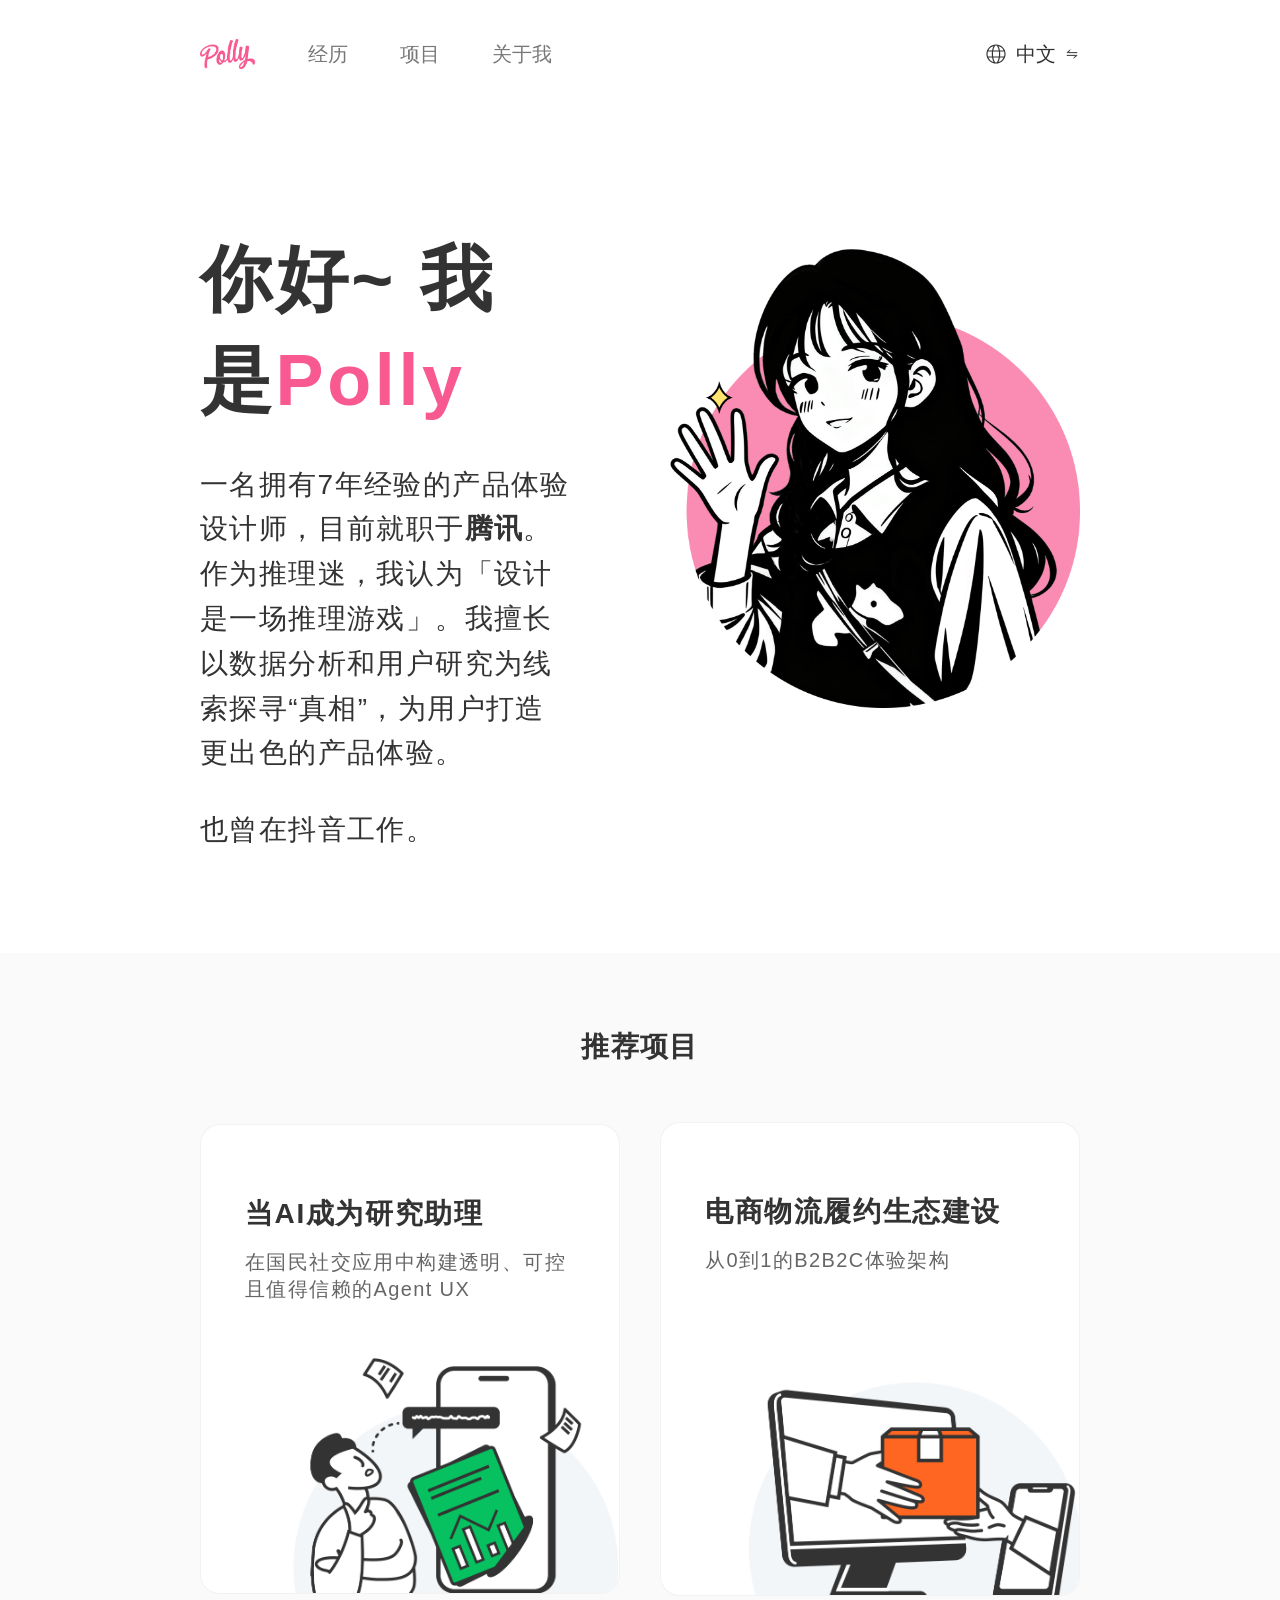
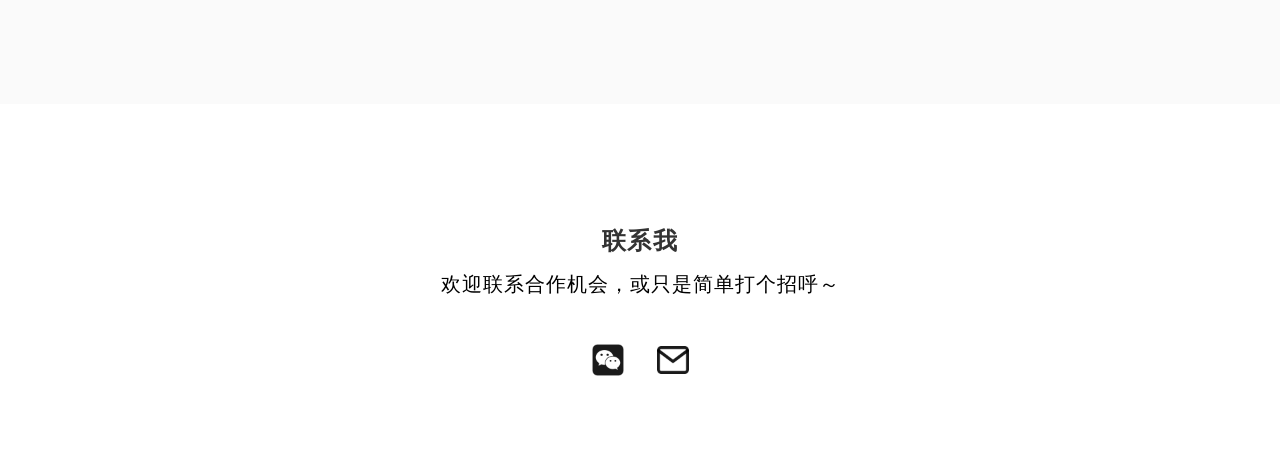
==== commit 0eba3bd1: "Add files via upload" ====
--- a/index.html
+++ b/index.html
@@ -6,8 +6,8 @@
   <title>Polly · 产品体验设计师</title>
   <link rel="stylesheet" href="styles/tokens.css?v=20260622-2232" />
   <link rel="stylesheet" href="styles/base.css?v=20260714-0055" />
-  <link rel="stylesheet" href="styles/components.css?v=20260726-2310" />
-  <link rel="stylesheet" href="styles/pages.css?v=20260726-2313" />
+  <link rel="stylesheet" href="styles/components.css?v=20260729-2300" />
+  <link rel="stylesheet" href="styles/pages.css?v=20260729-2310" />
 </head>
 <body>
 
@@ -100,6 +100,6 @@
       </div>
     </div>
   </footer>
-  <script src="scripts/app.js?v=20260719-2124"></script>
+  <script src="scripts/app.js?v=20260729-0033"></script>
 </body>
 </html>
--- a/styles/tokens.css
+++ b/styles/tokens.css
@@ -13,7 +13,7 @@
   --color-text-muted:      #92A1B6; /* 时间轴日期等弱化文字 */
 
   /* 品牌 / 强调 */
-  --color-accent:          #F16E80; /* 主品牌色（珊瑚粉）：Polly、下划线、强调 */
+  --color-accent:          #F85991; /* 主品牌色（珊瑚粉）：Polly、下划线、强调 */
   --color-accent-soft:     #FDE6EA; /* 品牌色浅底（头像背景圈等） */
   --color-blue:            #1096FF; /* 链接 / 高亮蓝 */
   --color-blue-light:      #609DFF; /* 次级蓝 */
--- a/styles/components.css
+++ b/styles/components.css
@@ -57,16 +57,19 @@
 .nav-list {
   display: flex;
   align-items: center;
+  flex-wrap: nowrap;       /* 不换行：变窄时横向溢出，供 JS 检测触发折叠 */
   gap: var(--space-13);
   margin: 0;
   padding: 0;
   list-style: none;
 }
+.nav-list > li { flex: 0 0 auto; } /* 各项不被压缩，保持完整宽度 */
 .nav-link {
   position: relative;
   font-size: var(--fs-body);
   color: var(--color-text-secondary);
   padding-block: var(--space-2);
+  white-space: nowrap;     /* 单个 tab 文字不换行 */
   transition: color var(--dur-base) var(--ease);
 }
 .nav-link:hover { color: var(--color-text); }
@@ -120,13 +123,22 @@
 .site-header.has-condensed.is-scrolled .nav-list { display: none; }
 .site-header.has-condensed.is-scrolled .nav-condensed { display: flex; }
 
+/* ============ 全站自适应：nav-list 放不下时自动收成汉堡菜单 ============
+   由 JS（app.js initNavAutoCollapse）动态检测宽度，放不下即给 header 加 .is-nav-collapsed。
+   注入的 .nav-menu--auto 复用 .nav-menu 的下拉样式，默认隐藏。 */
+.navbar .nav-menu--auto { display: none; }
+.site-header.is-nav-collapsed .nav-list { display: none; }
+.site-header.is-nav-collapsed .nav-menu--auto { display: inline-flex; }
+/* 详情页吸顶时已有 nav-condensed 汉堡（含标题），此时隐藏 auto 汉堡，避免出现两个 */
+.site-header.has-condensed.is-scrolled .nav-menu--auto { display: none; }
+
 /* 汉堡菜单 + Polly：整体作为下拉触发区（hover 与点击均展开） */
 .nav-menu {
   position: static; /* 下拉改为锚定 .navbar（导航栏底部） */
   display: inline-flex;
   align-items: center;
   gap: 8px;
-  padding: 4px;
+  padding: 0px;
   background: none;
   border: 0;
   cursor: pointer;
@@ -136,7 +148,7 @@
 .nav-menu__home { display: block; width: 56px; height: 33px; flex: 0 0 auto; }
 .nav-menu__dropdown {
   position: absolute;
-  top: calc(100% + 4px); /* 导航栏底部下方 4px */
+  top: calc(100% - 4px); /* 导航栏底部下方 4px 基础上再上移 8px */
   left: 0;
   min-width: 128px;
   margin: 0;
@@ -619,9 +631,10 @@
 .pass-guard__input.is-error,
 .pass-guard__input.is-error:focus { border-color: #ff3451; }
 
-/* ---- 按钮：内边距 20/80 撑出约 205×67，近黑 #1A1A1A，圆角 12 ---- */
+/* ---- 按钮：固定宽 200px，内边距 16/20，近黑 #1A1A1A，圆角 12 ---- */
 .pass-guard__btn {
-  padding: 20px 80px;
+  width: 200px;
+  padding: 16px 20px;
   font-family: "PingFang SC", var(--font-sans);
   font-size: 20px;
   line-height: 24px;
--- a/styles/pages.css
+++ b/styles/pages.css
@@ -97,9 +97,9 @@
 
 .home-recommend__image {
   position: relative;
-  width: 620px;
-  height: 400px;
-  aspect-ratio: 1.97;
+  width: 100%;                 /* 随卡片宽度流动，避免固定 620px 在窄屏被裁切 */
+  height: auto;
+  aspect-ratio: 620 / 400;     /* 保持与设计稿相同比例（1920 下仍为 620×400） */
   object-fit: cover;
   display: block;
 }
@@ -177,10 +177,35 @@
 }
 /* 标签行：图标（currentColor）与文字统一浅色 #777777、18px */
 .page-projects .meta-row {
-  font-size: 18px;
-  color: #777777;
+  row-gap: 12px;               /* meta-item 换行时的行间距（行盒收紧后即为可见间距） */
+  font-size: 18px;
+  line-height: 1;              /* 关键：收紧行盒，否则继承的 1.6 行高会让两行视觉间距远大于 12px */
+  color: #777777;
+}
+.page-projects .meta-row .meta-item {
+  line-height: 1;              /* 同步收紧 item 行盒，使 row-gap 成为真正可见的行间距 */
 }
 .page-projects .meta-row svg { width: 22px; height: 22px; }
+
+/* 项目详情页的 meta-row：与 projects.html 的 .meta-row 保持一致的样式
+   （三类选择器权重高于各 components-*.css 里的 .case-meta 覆盖，故此处生效） */
+.meta-row.project-detail-meta.case-meta {
+  gap: var(--space-6);         /* 列间距 24px，同 base .meta-row */
+  row-gap: 12px;               /* 换行行间距 12px */
+  font-size: 18px;
+  line-height: normal;
+  color: #777777;
+}
+.meta-row.project-detail-meta.case-meta .meta-item {
+  gap: var(--space-2);         /* 8px，同 base .meta-item */
+  font-size: 18px;
+  line-height: normal;
+  color: #777777;
+}
+.meta-row.project-detail-meta.case-meta .meta-item svg {
+  width: 22px;
+  height: 22px;
+}
 
 /* ---------- 项目详情页 ---------- */
 /* 已抽离为通用 Case Study 组件，样式见 components.css（case-*） */
@@ -203,10 +228,15 @@
   }
   .home-recommend__card {
     width: 100%;
-  }
-  .home-recommend__image {
-    width: 100%;
+    flex: 0 0 auto;                 /* 关键：列布局下按内容撑高，否则 flex:1 1 0 会把高度压成 0 而塌陷 */
     height: auto;
+    padding-top: 40px;              /* 顶部内边距收窄，避免小屏留白过大 */
+  }
+  .home-recommend__content {
+    padding: 0 24px;                /* 左右内边距收窄，给正文更多可用宽度 */
+  }
+  .home-recommend__card--logistic .home-recommend__content {
+    height: auto;                  /* 重置桌面等高用的固定高度，消除堆叠后空白 */
   }
   .home-recommend__title {
     font-size: 24px;
